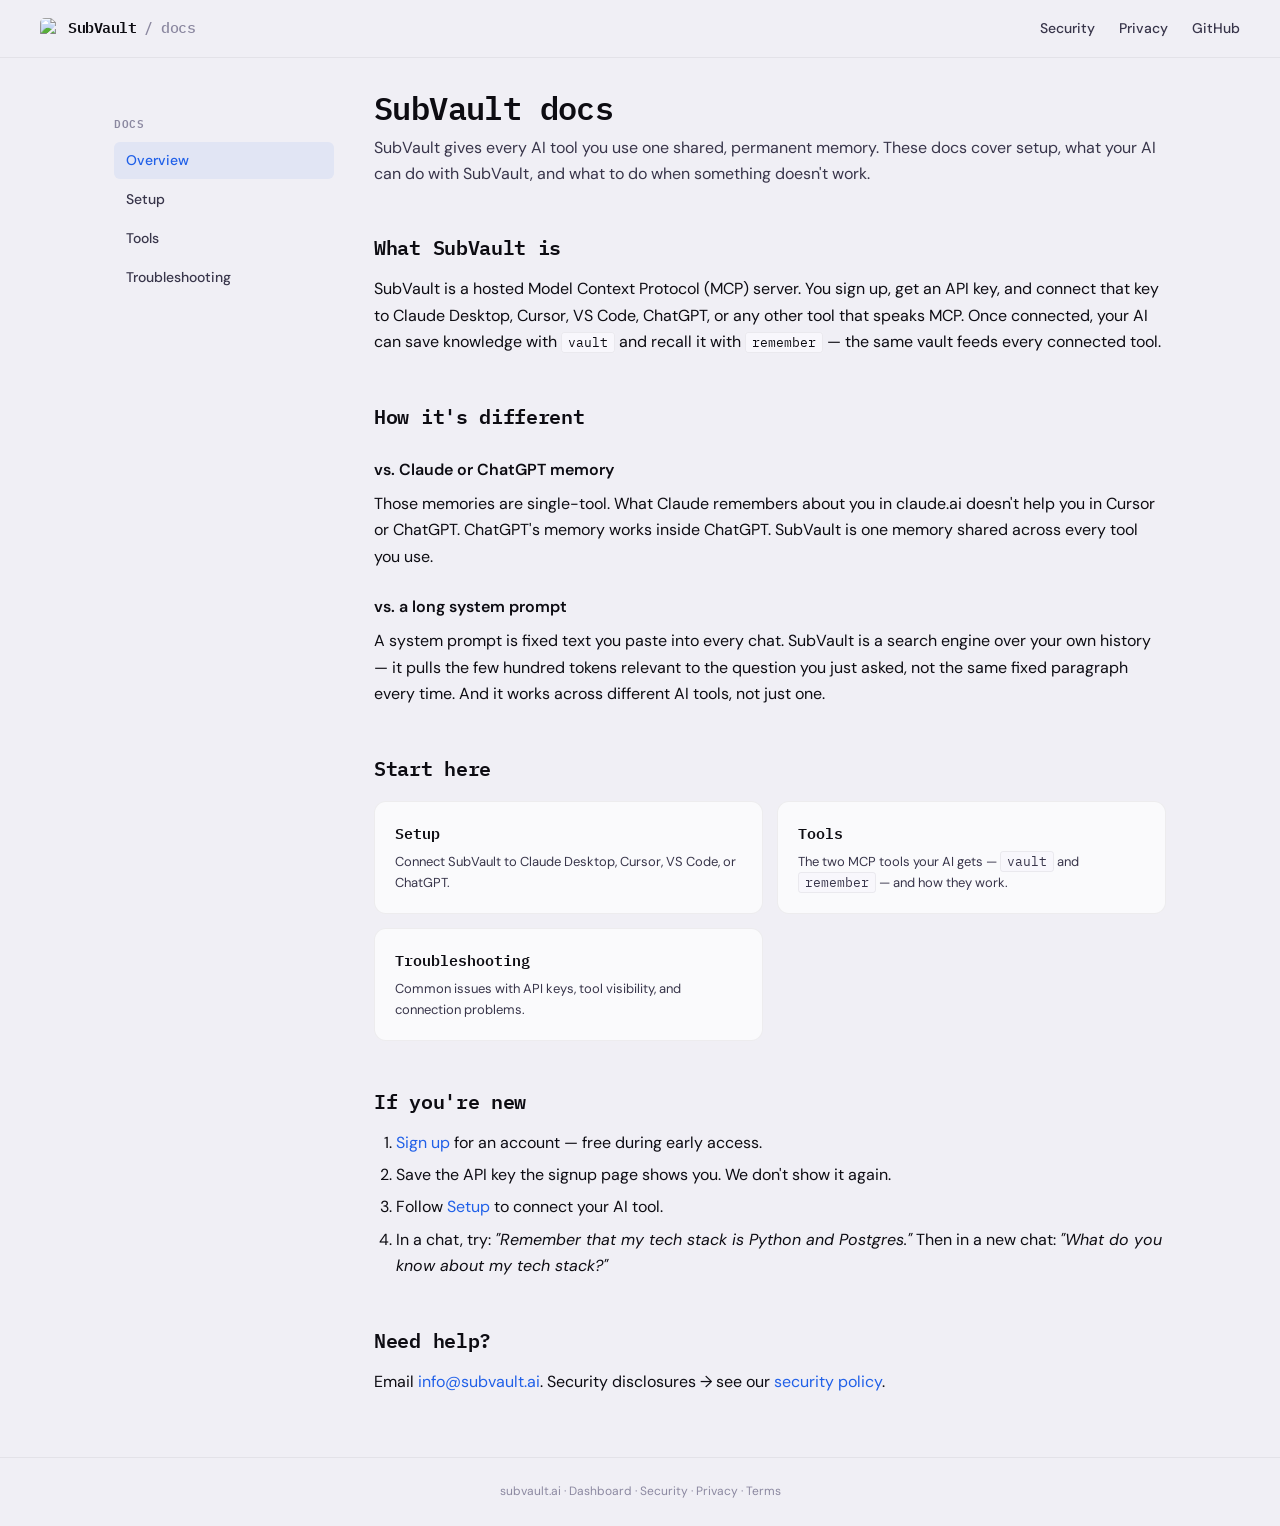
==== docs/index.html @ ea20c133 "Initial public release SubVault is an MCP server that gives Claude, Cursor, ChatGPT, and Copilot per" ====
<!DOCTYPE html>
<html lang="en">
<head>
<meta charset="UTF-8">
<meta name="viewport" content="width=device-width, initial-scale=1.0">
<title>SubVault — Docs</title>
<meta name="description" content="SubVault documentation. Setup, tool reference, troubleshooting.">
<link rel="icon" type="image/svg+xml" href="/favicon.svg">
<link href="https://fonts.googleapis.com/css2?family=DM+Sans:wght@400;500;600;700&family=IBM+Plex+Mono:wght@400;500;600&display=swap" rel="stylesheet">
<link rel="stylesheet" href="/docs/docs.css">
</head>
<body>

<nav class="top">
  <a href="/" class="logo"><img src="/logo-120.png" alt="SubVault">SubVault <span class="crumb">/ docs</span></a>
  <div class="nav-links">
    <a href="/security">Security</a>
    <a href="/privacy/">Privacy</a>
    <a href="https://github.com/gavinb-code/subvault">GitHub</a>
  </div>
</nav>

<div class="layout">
<aside>
  <h3>Docs</h3>
  <ul>
    <li><a href="/docs" class="current">Overview</a></li>
    <li><a href="/docs/setup">Setup</a></li>
    <li><a href="/docs/tools">Tools</a></li>
    <li><a href="/docs/troubleshooting">Troubleshooting</a></li>
  </ul>
</aside>

<main>
<h1>SubVault docs</h1>
<p class="lede">SubVault gives every AI tool you use one shared, permanent memory. These docs cover setup, what your AI can do with SubVault, and what to do when something doesn't work.</p>

<h2>What SubVault is</h2>
<p>SubVault is a hosted Model Context Protocol (MCP) server. You sign up, get an API key, and connect that key to Claude Desktop, Cursor, VS Code, ChatGPT, or any other tool that speaks MCP. Once connected, your AI can save knowledge with <code>vault</code> and recall it with <code>remember</code> &mdash; the same vault feeds every connected tool.</p>

<h2>How it's different</h2>

<h3>vs. Claude or ChatGPT memory</h3>
<p>Those memories are single-tool. What Claude remembers about you in claude.ai doesn't help you in Cursor or ChatGPT. ChatGPT's memory works inside ChatGPT. SubVault is one memory shared across every tool you use.</p>

<h3>vs. a long system prompt</h3>
<p>A system prompt is fixed text you paste into every chat. SubVault is a search engine over your own history &mdash; it pulls the few hundred tokens relevant to the question you just asked, not the same fixed paragraph every time. And it works across different AI tools, not just one.</p>

<h2>Start here</h2>
<div class="card-grid">
  <a class="card" href="/docs/setup">
    <h3>Setup</h3>
    <p>Connect SubVault to Claude Desktop, Cursor, VS Code, or ChatGPT.</p>
  </a>
  <a class="card" href="/docs/tools">
    <h3>Tools</h3>
    <p>The two MCP tools your AI gets &mdash; <code>vault</code> and <code>remember</code> &mdash; and how they work.</p>
  </a>
  <a class="card" href="/docs/troubleshooting">
    <h3>Troubleshooting</h3>
    <p>Common issues with API keys, tool visibility, and connection problems.</p>
  </a>
</div>

<h2>If you're new</h2>
<ol class="body">
  <li><a href="/signup">Sign up</a> for an account &mdash; free during early access.</li>
  <li>Save the API key the signup page shows you. We don't show it again.</li>
  <li>Follow <a href="/docs/setup">Setup</a> to connect your AI tool.</li>
  <li>In a chat, try: <em>"Remember that my tech stack is Python and Postgres."</em> Then in a new chat: <em>"What do you know about my tech stack?"</em></li>
</ol>

<h2>Need help?</h2>
<p>Email <a href="mailto:info@subvault.ai">info@subvault.ai</a>. Security disclosures &rarr; see our <a href="/security">security policy</a>.</p>

</main>
</div>

<footer>
  <a href="/">subvault.ai</a> &middot;
  <a href="/dashboard">Dashboard</a> &middot;
  <a href="/security">Security</a> &middot;
  <a href="/privacy/">Privacy</a> &middot;
  <a href="/terms/">Terms</a>
</footer>


</body>
</html>
---- docs/docs.css ----
/* ============================================================================
   SubVault docs — Sub Surface v9 design system
   ----------------------------------------------------------------------------
   Shared stylesheet for the five static pages under /docs.
   ============================================================================ */

*, *::before, *::after { box-sizing: border-box; margin: 0; padding: 0; }
html { scroll-behavior: smooth; }

/* --- Design tokens -------------------------------------------------------- */
:root {
  /* Paper (light surfaces) */
  --paper:        #F0EFF5;
  --paper-bright: #F8F7FC;

  /* Glass (translucent layers) */
  --glass:        rgba(255, 255, 255, 0.68);
  --glass-border: rgba(0, 0, 0, 0.055);

  /* Ink (text + dark surfaces) — 1 darkest → 3 lightest */
  --ink:   #0D0C12;
  --ink-2: #38354A;
  --ink-3: #8B88A0;

  /* Brand: cobalt */
  --cobalt:     #2060E8;
  --cobalt-dim: rgba(32, 96, 232, 0.07);

  /* Amber for warning callouts. The text color is darker than the
     background tint to stay legible at body size. */
  --amber-bg:   rgba(146, 64, 14, 0.07);
  --amber-fg:   #6B3B0A;
  --amber-rule: rgba(146, 64, 14, 0.22);

  /* Typography */
  --mono: 'IBM Plex Mono', monospace;
  --sans: 'DM Sans', sans-serif;
}

body {
  font-family: var(--sans);
  color: var(--ink);
  background: var(--paper);
  line-height: 1.65;
  -webkit-font-smoothing: antialiased;
  min-height: 100vh;
  display: flex;
  flex-direction: column;
}
a       { color: var(--cobalt); text-decoration: none; }
a:hover { text-decoration: underline; }

/* --- Top nav -------------------------------------------------------------- */
nav.top {
  padding: 16px 40px;
  display: flex;
  align-items: center;
  justify-content: space-between;
  background: rgba(240, 239, 245, 0.85);
  backdrop-filter: blur(12px);
  -webkit-backdrop-filter: blur(12px);
  border-bottom: 1px solid var(--glass-border);
  position: sticky;
  top: 0;
  z-index: 10;
}
.logo {
  font-family: var(--mono);
  font-weight: 600;
  font-size: 15px;
  color: var(--ink);
  letter-spacing: -0.5px;
  text-decoration: none;
  display: flex;
  align-items: center;
  gap: 8px;
}
.logo img         { width: 20px; height: 20px; border-radius: 5px; }
.logo .crumb      { color: var(--ink-3); font-weight: 500; }
.nav-links        { display: flex; gap: 24px; align-items: center; }
.nav-links a      { font-size: 14px; color: var(--ink-2); font-weight: 500; }
.nav-links a:hover{ text-decoration: none; color: var(--ink); }

/* --- Page layout: sidebar + main ----------------------------------------- */
.layout {
  flex: 1;
  max-width: 1100px;
  margin: 0 auto;
  width: 100%;
  padding: 32px 24px 48px;
  display: grid;
  grid-template-columns: 220px 1fr;
  gap: 40px;
}

aside {
  position: sticky;
  top: 80px;
  align-self: start;
  height: fit-content;
}
aside h3 {
  font-family: var(--mono);
  font-size: 11px;
  font-weight: 600;
  color: var(--ink-3);
  text-transform: uppercase;
  letter-spacing: 0.06em;
  margin-bottom: 10px;
}
aside ul { list-style: none; display: flex; flex-direction: column; gap: 2px; margin-bottom: 24px; }
aside ul li a {
  display: block;
  padding: 7px 12px;
  font-size: 14px;
  color: var(--ink-2);
  border-radius: 6px;
  font-weight: 500;
}
aside ul li a:hover    { background: var(--glass); color: var(--ink); text-decoration: none; }
aside ul li a.current  { background: var(--cobalt-dim); color: var(--cobalt); }

main { min-width: 0; }

/* --- Typography ---------------------------------------------------------- */
h1 {
  font-family: var(--mono);
  font-size: 32px;
  font-weight: 600;
  line-height: 1.15;
  letter-spacing: -0.6px;
  margin-bottom: 8px;
}
.lede { color: var(--ink-2); font-size: 16px; margin-bottom: 32px; }
h2 {
  font-family: var(--mono);
  font-size: 20px;
  font-weight: 600;
  letter-spacing: -0.3px;
  margin: 36px 0 12px;
  padding-top: 8px;
}
h3 { font-family: var(--sans); font-size: 16px; font-weight: 600; margin: 24px 0 8px; }
p  { margin-bottom: 14px; }

ul.body, ol.body            { padding-left: 22px; margin-bottom: 14px; }
ul.body li, ol.body li      { margin-bottom: 6px; }

/* --- Card grid (used on /docs landing) ----------------------------------- */
.card-grid { display: grid; grid-template-columns: repeat(2, 1fr); gap: 14px; margin-top: 16px; }
.card {
  background: var(--glass);
  border: 1px solid var(--glass-border);
  border-radius: 12px;
  padding: 20px;
  display: block;
  color: var(--ink);
  text-decoration: none;
  transition: transform 0.12s, box-shadow 0.12s;
}
.card:hover    { transform: translateY(-1px); box-shadow: 0 4px 20px rgba(13, 12, 18, 0.06); text-decoration: none; }
.card h3       { font-family: var(--mono); font-size: 15px; font-weight: 600; margin: 0 0 6px; }
.card p        { font-size: 13px; color: var(--ink-2); margin: 0; line-height: 1.55; }

/* --- Code -------------------------------------------------------------- */
code {
  font-family: var(--mono);
  font-size: 13px;
  background: var(--paper-bright);
  padding: 1px 6px;
  border-radius: 3px;
  border: 1px solid var(--glass-border);
}
pre {
  font-family: var(--mono);
  font-size: 13px;
  background: var(--ink);
  color: #E8E6F0;
  padding: 14px 16px;
  border-radius: 8px;
  margin: 14px 0;
  overflow-x: auto;
  line-height: 1.55;
}
pre code { background: none; border: none; padding: 0; color: inherit; font-size: inherit; }

/* --- Tabs (used on /docs/setup) ----------------------------------------- */
.tabs {
  display: flex;
  gap: 4px;
  margin: 14px 0 0;
  background: var(--paper-bright);
  border-radius: 8px;
  padding: 4px;
  border: 1px solid var(--glass-border);
  width: fit-content;
  max-width: 100%;
  overflow-x: auto;
}
.tab {
  padding: 8px 14px;
  background: transparent;
  border: none;
  font-family: var(--mono);
  font-size: 11px;
  font-weight: 600;
  color: var(--ink-3);
  text-transform: uppercase;
  letter-spacing: 0.04em;
  cursor: pointer;
  border-radius: 5px;
  transition: all 0.15s;
  white-space: nowrap;
}
.tab:hover         { color: var(--ink-2); }
.tab.active        { background: #fff; color: var(--ink); box-shadow: 0 1px 2px rgba(0, 0, 0, 0.06); }
.tab-panel         { display: none; margin-top: 18px; }
.tab-panel.active  { display: block; }

/* --- Tables ------------------------------------------------------------- */
table { width: 100%; border-collapse: collapse; margin: 18px 0; font-size: 14px; }
table th, table td {
  text-align: left;
  padding: 10px 12px;
  border-bottom: 1px solid var(--glass-border);
  vertical-align: top;
}
table th {
  font-family: var(--mono);
  font-size: 11px;
  font-weight: 600;
  color: var(--ink-3);
  text-transform: uppercase;
  letter-spacing: 0.04em;
}
table tr:last-child td { border-bottom: none; }
table code { background: transparent; padding: 0; border: none; font-size: 13px; color: var(--cobalt); }

/* --- Callouts: note (cobalt) + warn (amber) ----------------------------- */
.note {
  background: var(--paper-bright);
  border: 1px solid var(--glass-border);
  border-left: 3px solid var(--cobalt);
  border-radius: 6px;
  padding: 12px 16px;
  margin: 16px 0;
  font-size: 14px;
  color: var(--ink-2);
  line-height: 1.6;
}
.warn {
  background: var(--amber-bg);
  border: 1px solid var(--amber-rule);
  border-left: 3px solid var(--amber-fg);
  border-radius: 6px;
  padding: 12px 16px;
  margin: 16px 0;
  font-size: 14px;
  color: var(--amber-fg);
  line-height: 1.6;
}

/* --- Tool reference rows (used on /docs/tools) -------------------------- */
.tool-row {
  display: grid;
  grid-template-columns: 160px 1fr;
  gap: 18px;
  padding: 16px 0;
  border-bottom: 1px solid var(--glass-border);
}
.tool-row:last-child       { border-bottom: none; }
.tool-name                 { font-family: var(--mono); font-size: 13px; font-weight: 600; color: var(--cobalt); padding-top: 2px; }
.tool-desc                 { font-size: 14px; color: var(--ink-2); line-height: 1.6; }
.tool-desc strong          { color: var(--ink); font-weight: 600; }
.tool-desc em.example      { display: block; margin-top: 6px; color: var(--ink-3); font-style: italic; font-size: 13px; }

/* --- Collapsible details (used on /docs/troubleshooting + /docs/faq) ---- */
details {
  background: var(--glass);
  border: 1px solid var(--glass-border);
  border-radius: 8px;
  padding: 0;
  margin-bottom: 8px;
  overflow: hidden;
}
details summary {
  padding: 14px 16px;
  cursor: pointer;
  font-weight: 500;
  font-size: 15px;
  list-style: none;
}
details summary::-webkit-details-marker { display: none; }
details summary::after {
  content: "+";
  float: right;
  color: var(--ink-3);
  font-family: var(--mono);
  font-size: 18px;
  font-weight: 300;
  transition: transform 0.15s;
}
details[open] summary::after { transform: rotate(45deg); }
details[open] summary        { border-bottom: 1px solid var(--glass-border); }
details .body                { padding: 14px 16px; }
details .body p:last-child   { margin-bottom: 0; }

/* --- Footer ------------------------------------------------------------- */
footer {
  padding: 24px 0;
  text-align: center;
  font-size: 12px;
  color: var(--ink-3);
  border-top: 1px solid var(--glass-border);
}
footer a       { color: var(--ink-3); }
footer a:hover { color: var(--ink); }

/* --- Mobile breakpoint -------------------------------------------------- */
@media (max-width: 760px) {
  nav.top                  { padding: 14px 20px; }
  .nav-links               { gap: 14px; }
  .layout                  { grid-template-columns: 1fr; padding: 20px 16px; gap: 24px; }
  aside                    { position: static; border-bottom: 1px solid var(--glass-border); padding-bottom: 18px; }
  aside ul                 { flex-direction: row; flex-wrap: wrap; gap: 6px; }
  .card-grid               { grid-template-columns: 1fr; }
  h1                       { font-size: 24px; }
  table                    { font-size: 13px; }
  table th, table td       { padding: 8px 6px; }
  .tool-row                { grid-template-columns: 1fr; gap: 6px; }
}
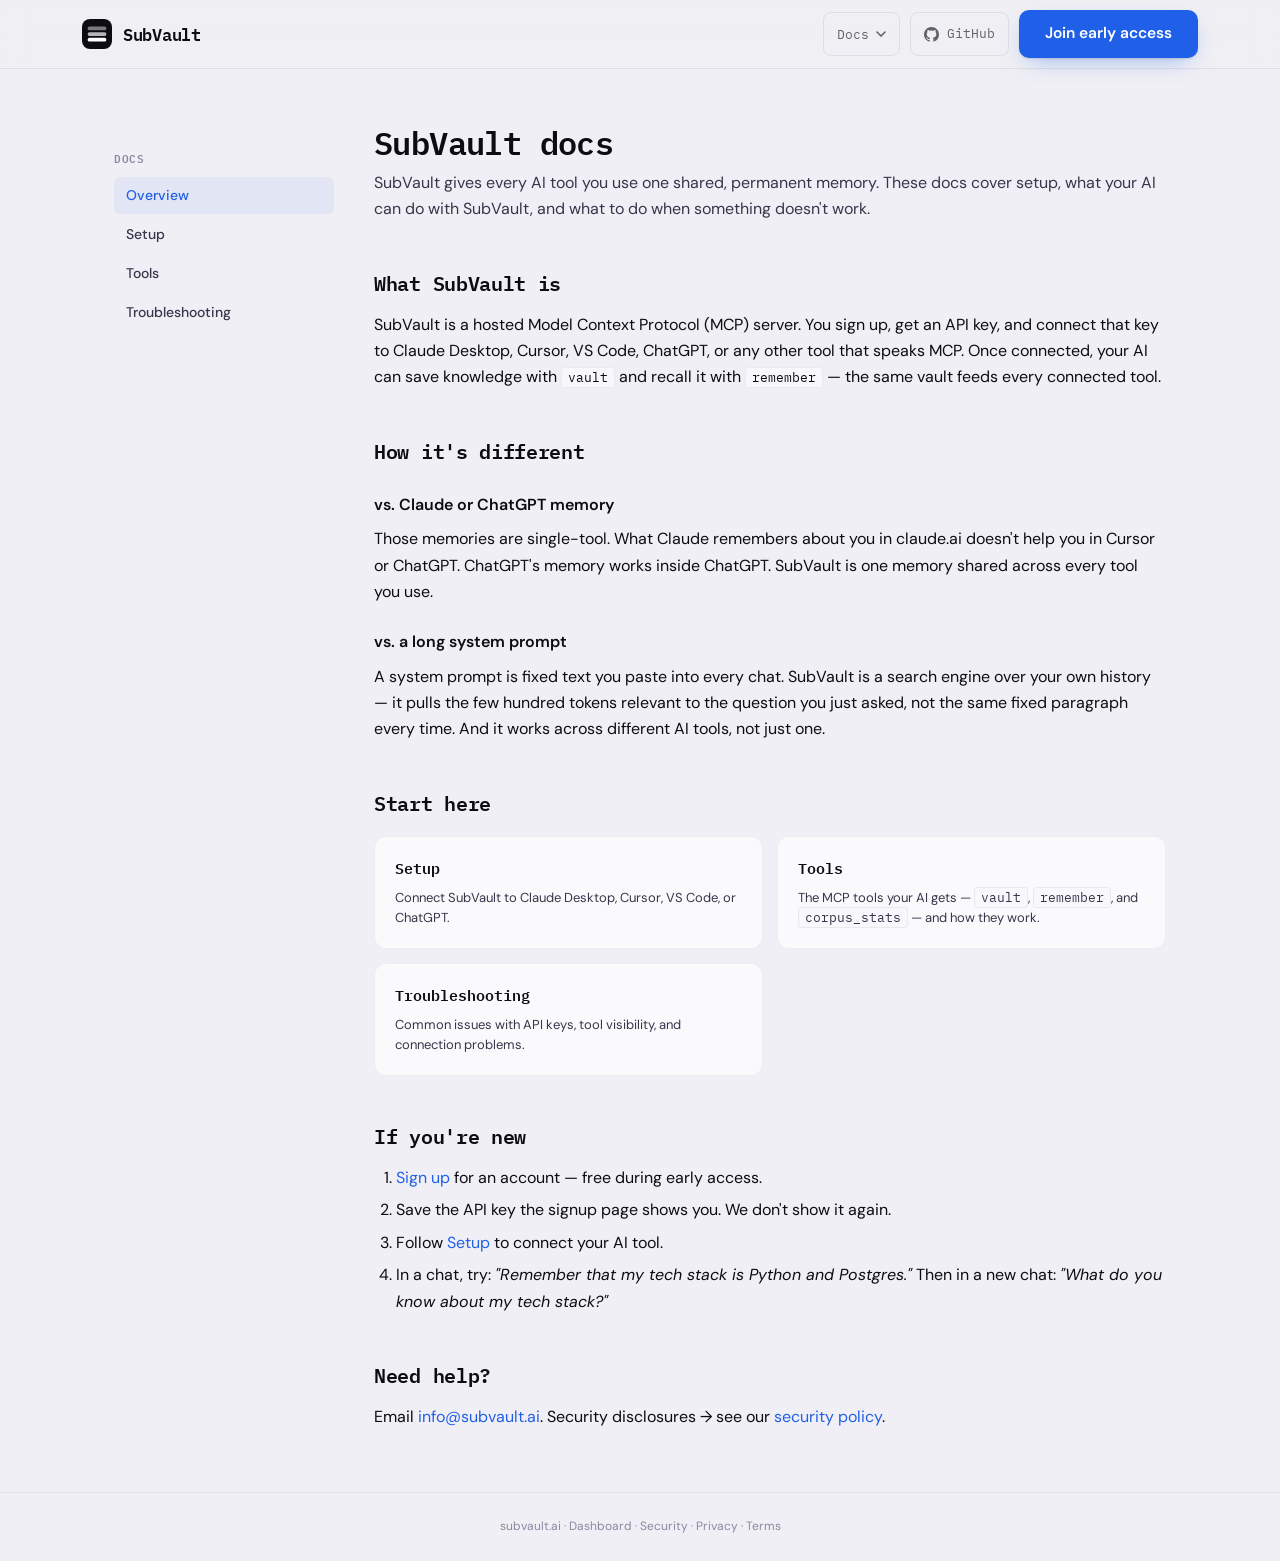
==== commit 2557e465: "Backport live docs to repo: svnav layout in build-docs, three-tool copy, mcpb one-click; remove Chat" ====
--- a/docs/index.html
+++ b/docs/index.html
@@ -11,14 +11,40 @@
 </head>
 <body>
 
-<nav class="top">
-  <a href="/" class="logo"><img src="/logo-120.png" alt="SubVault">SubVault <span class="crumb">/ docs</span></a>
-  <div class="nav-links">
-    <a href="/security">Security</a>
-    <a href="/privacy/">Privacy</a>
-    <a href="https://github.com/gavinb-code/subvault">GitHub</a>
-  </div>
-</nav>
+<div id="svnav" role="banner">
+<div class="svn-in">
+<a class="svn-brand" href="/"><span class="svn-mark" aria-hidden="true"><svg width="30" height="30" viewBox="0 0 32 32"><rect x="6" y="8" width="20" height="4" rx="2" fill="white" opacity="0.45"/><rect x="6" y="14" width="20" height="4" rx="2" fill="white" opacity="0.7"/><rect x="6" y="20" width="20" height="4" rx="2" fill="white"/></svg></span>SubVault</a>
+<div class="svn-right"><div class="dd"><button class="dd-btn" type="button" aria-expanded="false" aria-haspopup="true">Docs<svg class="car" width="10" height="6" viewBox="0 0 10 6" fill="none" aria-hidden="true"><path d="M1 1l4 4 4-4" stroke="currentColor" stroke-width="1.6" stroke-linecap="round"/></svg></button><div class="dd-menu" role="menu" hidden><a role="menuitem" href="/docs">Overview</a><a role="menuitem" href="/docs/setup.html">Setup</a><a role="menuitem" href="/docs/tools.html">Tools</a><a role="menuitem" href="/docs/troubleshooting.html">Troubleshooting</a></div></div><a class="svn-gh" href="https://github.com/subvaultlabs/subvault" aria-label="SubVault on GitHub"><svg width="15" height="15" viewBox="0 0 16 16" fill="currentColor" aria-hidden="true"><path d="M8 0C3.58 0 0 3.58 0 8c0 3.54 2.29 6.53 5.47 7.59.4.07.55-.17.55-.38 0-.19-.01-.82-.01-1.49-2.01.37-2.53-.49-2.69-.94-.09-.23-.48-.94-.82-1.13-.28-.15-.68-.52-.01-.53.63-.01 1.08.58 1.23.82.72 1.21 1.87.87 2.33.66.07-.52.28-.87.51-1.07-1.78-.2-3.64-.89-3.64-3.95 0-.87.31-1.59.82-2.15-.08-.2-.36-1.02.08-2.12 0 0 .67-.21 2.2.82a7.42 7.42 0 0 1 4 0c1.53-1.04 2.2-.82 2.2-.82.44 1.1.16 1.92.08 2.12.51.56.82 1.27.82 2.15 0 3.07-1.87 3.75-3.65 3.95.29.25.54.73.54 1.48 0 1.07-.01 1.93-.01 2.2 0 .21.15.46.55.38A8.01 8.01 0 0 0 16 8c0-4.42-3.58-8-8-8z"/></svg><span class="svn-hide">GitHub</span></a><a class="svn-btn" href="/?signup=1">Join early access</a></div>
+</div>
+</div>
+<style>
+#svnav{position:sticky;top:0;z-index:50;background:rgba(240,239,245,.82);backdrop-filter:blur(14px);-webkit-backdrop-filter:blur(14px);border-bottom:1px solid rgba(13,12,18,.08);margin:0 0 24px}
+#svnav .svn-in{max-width:1180px;margin:0 auto;padding:0 32px;height:68px;display:flex;align-items:center;gap:34px}
+#svnav a{text-decoration:none}
+#svnav .svn-brand{display:flex;align-items:center;gap:11px;font-family:'IBM Plex Mono',ui-monospace,monospace;font-weight:600;font-size:17px;letter-spacing:-.3px;color:#0D0C12}
+#svnav .svn-mark{width:30px;height:30px;border-radius:8px;background:#0D0C12;display:grid;place-items:center;flex:none}
+#svnav .svn-right{margin-left:auto;display:flex;align-items:center;gap:10px}
+#svnav .svn-gh{display:inline-flex;align-items:center;gap:8px;font-family:'IBM Plex Mono',ui-monospace,monospace;font-size:13px;color:rgba(13,12,18,.62);border:1px solid rgba(13,12,18,.08);border-radius:8px;padding:9px 13px;min-height:44px}
+#svnav .svn-gh:hover{color:#0D0C12;border-color:rgba(13,12,18,.14)}
+#svnav .svn-btn{display:inline-flex;align-items:center;justify-content:center;min-height:48px;padding:0 26px;border-radius:10px;font-family:'DM Sans',sans-serif;font-weight:600;font-size:15.5px;background:#2060E8;color:#fff;box-shadow:0 1px 2px rgba(13,12,18,.10),0 8px 24px -10px rgba(32,96,232,.55);transition:background .15s ease}
+#svnav .svn-btn:hover{background:#1A4FC4}
+#svnav .dd{position:relative}
+#svnav .dd-btn{display:inline-flex;align-items:center;gap:7px;font-family:'IBM Plex Mono',ui-monospace,monospace;font-size:13px;color:rgba(13,12,18,.62);border:1px solid rgba(13,12,18,.08);border-radius:8px;padding:9px 13px;min-height:44px;background:transparent;cursor:pointer}
+#svnav .dd-btn:hover{color:#0D0C12;border-color:rgba(13,12,18,.14)}
+#svnav .dd-btn .car{transition:transform .15s ease}
+#svnav .dd-btn[aria-expanded="true"] .car{transform:rotate(180deg)}
+#svnav .dd-menu{position:absolute;top:calc(100% + 8px);right:0;background:#fff;border:1px solid rgba(13,12,18,.10);border-radius:12px;box-shadow:0 16px 40px -14px rgba(13,12,18,.3);padding:6px;min-width:196px;z-index:60}
+#svnav .dd-menu a{display:block;padding:9px 12px;border-radius:8px;font-family:'DM Sans',sans-serif;font-size:14.5px;font-weight:500;color:rgba(13,12,18,.62)}
+#svnav .dd-menu a:hover{color:#0D0C12;background:rgba(13,12,18,.05)}
+@media (max-width:560px){#svnav .svn-hide{display:none}#svnav .svn-gh{padding:9px 11px}#svnav .svn-in{gap:14px;padding:0 18px}#svnav .svn-btn{min-height:44px;padding:0 18px;font-size:14.5px}}
+</style>
+<script>
+(function(){var b=document.querySelector('#svnav .dd-btn'),m=document.querySelector('#svnav .dd-menu');if(!b||!m)return;function c(){m.hidden=true;b.setAttribute('aria-expanded','false')}
+b.addEventListener('click',function(e){e.stopPropagation();var o=m.hidden;m.hidden=!o;b.setAttribute('aria-expanded',o?'true':'false')});
+document.addEventListener('click',function(e){if(!m.hidden&&!m.contains(e.target)&&e.target!==b)c()});
+document.addEventListener('keydown',function(e){if(e.key==='Escape')c()});
+})();
+</script>
 
 <div class="layout">
 <aside>
@@ -54,7 +80,7 @@
   </a>
   <a class="card" href="/docs/tools">
     <h3>Tools</h3>
-    <p>The two MCP tools your AI gets &mdash; <code>vault</code> and <code>remember</code> &mdash; and how they work.</p>
+    <p>The MCP tools your AI gets &mdash; <code>vault</code>, <code>remember</code>, and <code>corpus_stats</code> &mdash; and how they work.</p>
   </a>
   <a class="card" href="/docs/troubleshooting">
     <h3>Troubleshooting</h3>
